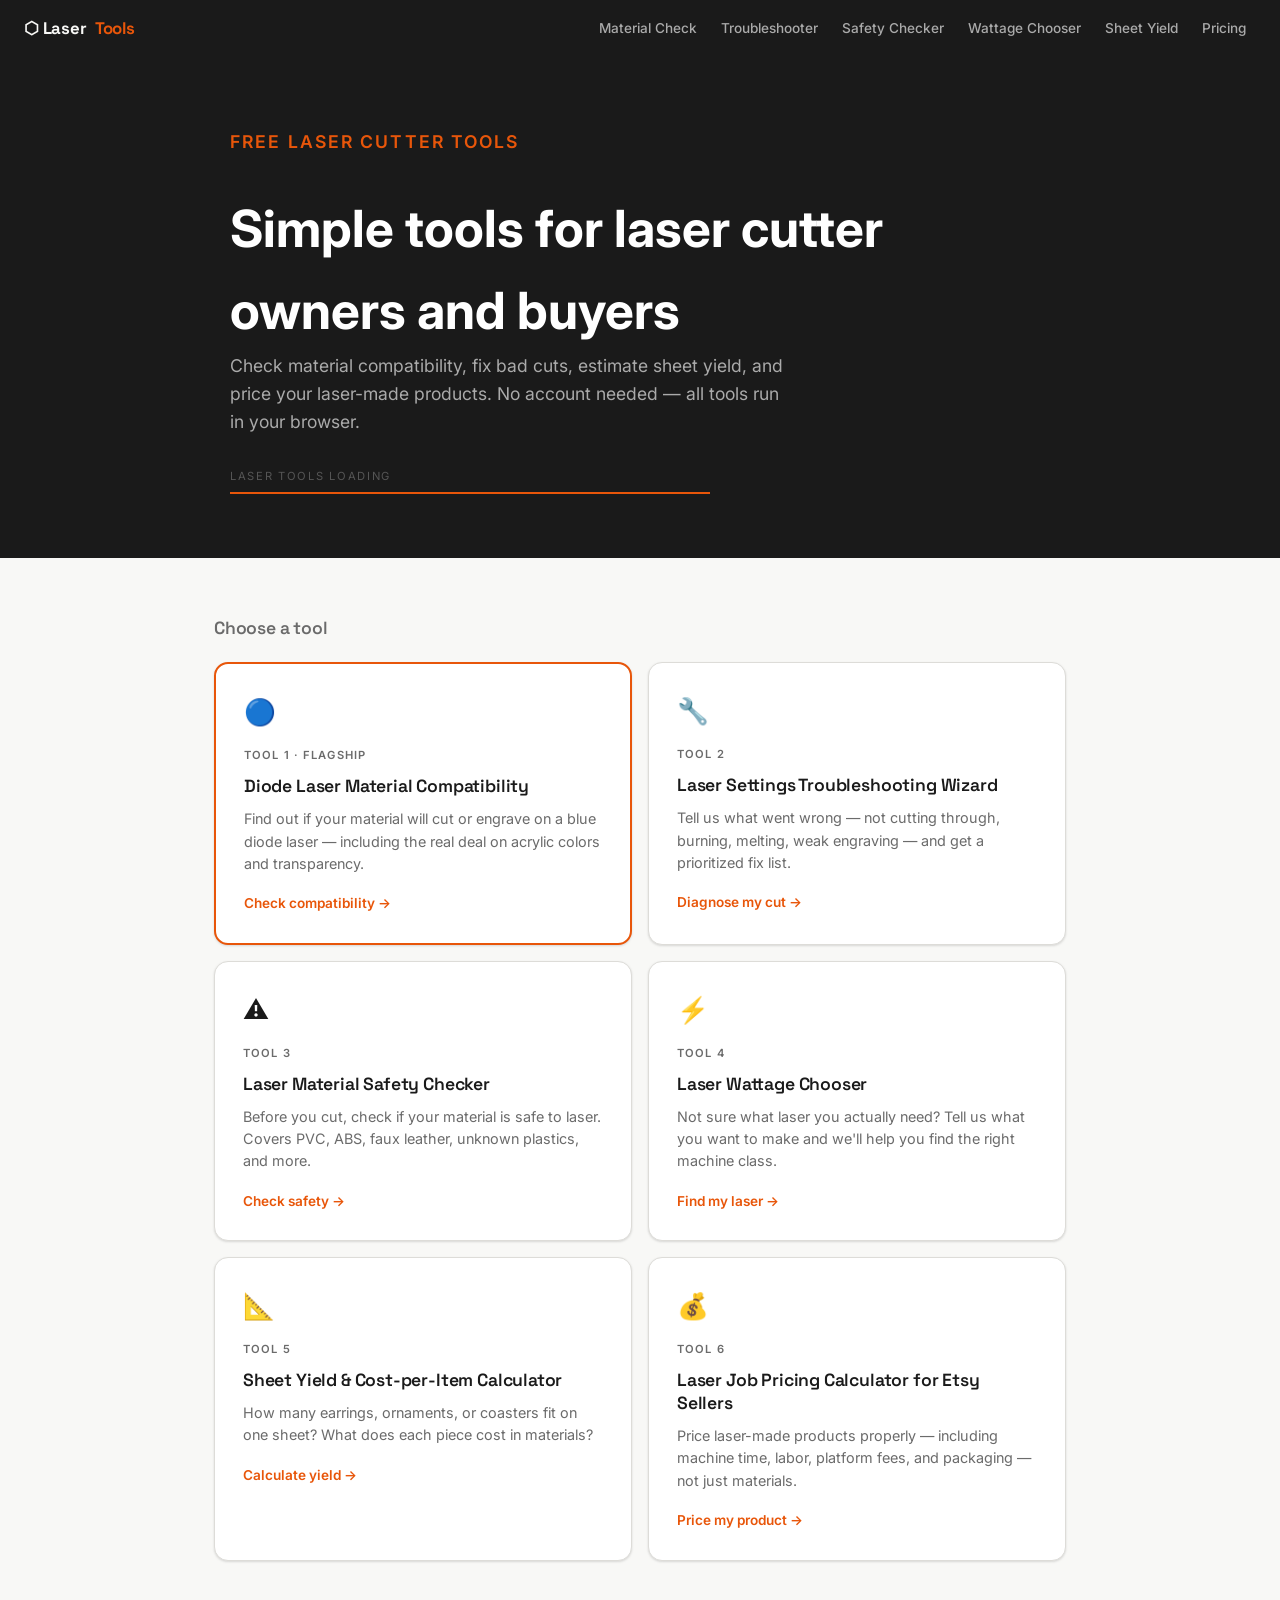
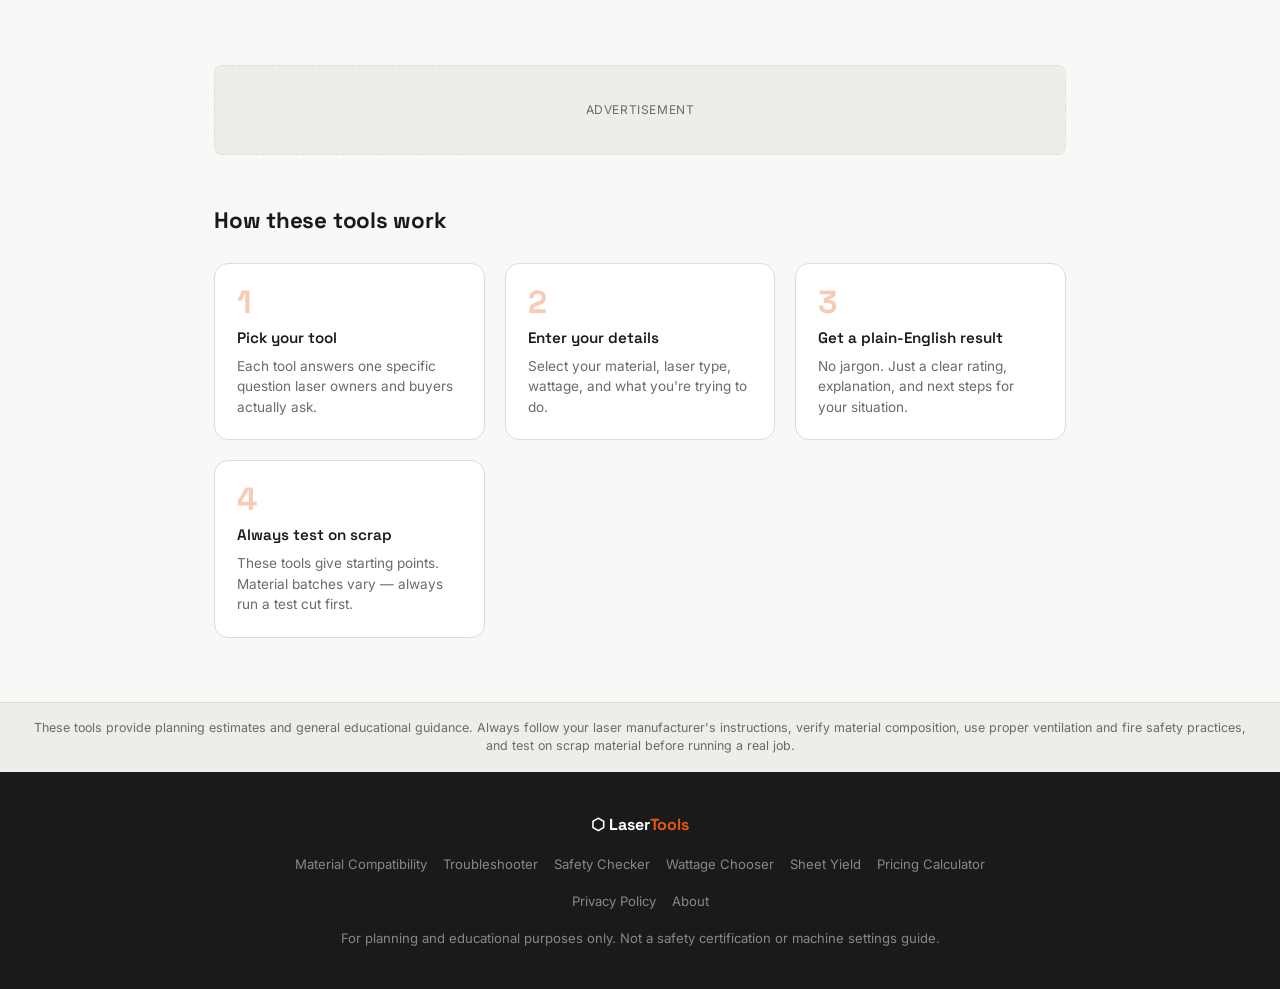
==== index.html @ d1e6e50c "Add files via upload" ====
<!DOCTYPE html>
<html lang="en">
<head>
  <meta charset="UTF-8">
  <meta name="viewport" content="width=device-width, initial-scale=1.0">
  <title>Laser Cutter Tools — Material Checker, Pricing Calculator & More</title>
  <meta name="description" content="Free interactive tools for diode laser owners, laser cutter buyers, and craft sellers. Check material compatibility, troubleshoot settings, estimate sheet yield, and price your laser-made products.">
  <link rel="stylesheet" href="css/style.css">
  <style>
    .homepage-hero {
      background: var(--bg-dark);
      color: var(--text-light);
      padding: 72px 24px 64px;
    }
    .homepage-hero .inner {
      max-width: 820px;
      margin: 0 auto;
    }
    .homepage-hero .hero-eyebrow {
      color: var(--orange);
    }
    .homepage-hero h1 {
      color: white;
      font-size: clamp(2.2rem, 5vw, 3.2rem);
    }
    .homepage-hero p {
      color: #AAAAAA;
      font-size: 1.1rem;
      max-width: 560px;
      margin-bottom: 32px;
    }
    .beam-wrapper {
      margin: 32px 0 0;
      max-width: 480px;
    }
    .beam-label {
      font-size: 0.7rem;
      letter-spacing: 0.15em;
      text-transform: uppercase;
      color: #555;
      margin-bottom: 6px;
    }
    .tools-section {
      padding: 56px 0 0;
    }
    .tools-section-inner {
      max-width: 900px;
      margin: 0 auto;
      padding: 0 24px;
    }
    .tools-section-inner h2 {
      font-family: var(--font-head);
      font-size: 1.1rem;
      font-weight: 600;
      letter-spacing: -0.01em;
      color: var(--text-muted);
      margin-bottom: 20px;
    }
    .how-it-works {
      max-width: 900px;
      margin: 48px auto 0;
      padding: 0 24px 64px;
    }
    .how-it-works h2 {
      font-family: var(--font-head);
      font-size: 1.4rem;
      font-weight: 700;
      margin-bottom: 24px;
      letter-spacing: -0.01em;
    }
    .how-steps {
      display: grid;
      grid-template-columns: repeat(auto-fill, minmax(200px, 1fr));
      gap: 20px;
    }
    .how-step {
      background: white;
      border: 1px solid var(--border);
      border-radius: var(--radius-lg);
      padding: 22px;
    }
    .step-num {
      font-family: var(--font-head);
      font-size: 2rem;
      font-weight: 700;
      color: var(--orange);
      opacity: 0.3;
      line-height: 1;
      margin-bottom: 8px;
    }
    .how-step h3 {
      font-family: var(--font-head);
      font-size: 0.95rem;
      font-weight: 600;
      margin-bottom: 6px;
    }
    .how-step p {
      font-size: 0.85rem;
      color: var(--text-muted);
      line-height: 1.5;
    }
  </style>
</head>
<body>

  <nav class="site-nav">
    <div class="nav-logo">⬡ Laser<span>Tools</span></div>
    <button class="nav-mobile-toggle" onclick="toggleNav()" aria-label="Toggle menu">☰</button>
    <ul class="nav-links" id="navLinks">
      <li><a href="diode-laser-materials.html">Material Check</a></li>
      <li><a href="laser-settings-troubleshooter.html">Troubleshooter</a></li>
      <li><a href="laser-material-safety-checker.html">Safety Checker</a></li>
      <li><a href="laser-wattage-chooser.html">Wattage Chooser</a></li>
      <li><a href="laser-sheet-yield-calculator.html">Sheet Yield</a></li>
      <li><a href="laser-job-pricing-calculator.html">Pricing</a></li>
    </ul>
  </nav>

  <section class="homepage-hero">
    <div class="inner">
      <p class="hero-eyebrow">Free laser cutter tools</p>
      <h1>Simple tools for laser cutter owners and buyers</h1>
      <p>Check material compatibility, fix bad cuts, estimate sheet yield, and price your laser-made products. No account needed — all tools run in your browser.</p>
      <div class="beam-wrapper">
        <div class="beam-label">Laser tools loading</div>
        <div class="laser-beam"></div>
      </div>
    </div>
  </section>

  <section class="tools-section">
    <div class="tools-section-inner">
      <h2>Choose a tool</h2>
    </div>
    <div class="tools-grid">

      <a class="tool-card featured" href="diode-laser-materials.html">
        <div class="tool-card-icon">🔵</div>
        <div class="tool-card-label">Tool 1 · Flagship</div>
        <h2>Diode Laser Material Compatibility</h2>
        <p>Find out if your material will cut or engrave on a blue diode laser — including the real deal on acrylic colors and transparency.</p>
        <div class="card-cta">Check compatibility →</div>
      </a>

      <a class="tool-card" href="laser-settings-troubleshooter.html">
        <div class="tool-card-icon">🔧</div>
        <div class="tool-card-label">Tool 2</div>
        <h2>Laser Settings Troubleshooting Wizard</h2>
        <p>Tell us what went wrong — not cutting through, burning, melting, weak engraving — and get a prioritized fix list.</p>
        <div class="card-cta">Diagnose my cut →</div>
      </a>

      <a class="tool-card" href="laser-material-safety-checker.html">
        <div class="tool-card-icon">⚠️</div>
        <div class="tool-card-label">Tool 3</div>
        <h2>Laser Material Safety Checker</h2>
        <p>Before you cut, check if your material is safe to laser. Covers PVC, ABS, faux leather, unknown plastics, and more.</p>
        <div class="card-cta">Check safety →</div>
      </a>

      <a class="tool-card" href="laser-wattage-chooser.html">
        <div class="tool-card-icon">⚡</div>
        <div class="tool-card-label">Tool 4</div>
        <h2>Laser Wattage Chooser</h2>
        <p>Not sure what laser you actually need? Tell us what you want to make and we'll help you find the right machine class.</p>
        <div class="card-cta">Find my laser →</div>
      </a>

      <a class="tool-card" href="laser-sheet-yield-calculator.html">
        <div class="tool-card-icon">📐</div>
        <div class="tool-card-label">Tool 5</div>
        <h2>Sheet Yield & Cost-per-Item Calculator</h2>
        <p>How many earrings, ornaments, or coasters fit on one sheet? What does each piece cost in materials?</p>
        <div class="card-cta">Calculate yield →</div>
      </a>

      <a class="tool-card" href="laser-job-pricing-calculator.html">
        <div class="tool-card-icon">💰</div>
        <div class="tool-card-label">Tool 6</div>
        <h2>Laser Job Pricing Calculator for Etsy Sellers</h2>
        <p>Price laser-made products properly — including machine time, labor, platform fees, and packaging — not just materials.</p>
        <div class="card-cta">Price my product →</div>
      </a>

    </div>
  </section>

  <!-- Ad slot: below tool grid -->
  <div style="max-width:900px;margin:0 auto;padding:0 24px;">
    <div class="ad-slot">Advertisement</div>
  </div>

  <section class="how-it-works">
    <h2>How these tools work</h2>
    <div class="how-steps">
      <div class="how-step">
        <div class="step-num">1</div>
        <h3>Pick your tool</h3>
        <p>Each tool answers one specific question laser owners and buyers actually ask.</p>
      </div>
      <div class="how-step">
        <div class="step-num">2</div>
        <h3>Enter your details</h3>
        <p>Select your material, laser type, wattage, and what you're trying to do.</p>
      </div>
      <div class="how-step">
        <div class="step-num">3</div>
        <h3>Get a plain-English result</h3>
        <p>No jargon. Just a clear rating, explanation, and next steps for your situation.</p>
      </div>
      <div class="how-step">
        <div class="step-num">4</div>
        <h3>Always test on scrap</h3>
        <p>These tools give starting points. Material batches vary — always run a test cut first.</p>
      </div>
    </div>
  </section>

  <div class="site-disclaimer">
    These tools provide planning estimates and general educational guidance. Always follow your laser manufacturer's instructions, verify material composition, use proper ventilation and fire safety practices, and test on scrap material before running a real job.
  </div>

  <footer class="site-footer">
    <div class="footer-inner">
      <div class="footer-logo">⬡ Laser<span>Tools</span></div>
      <nav class="footer-links">
        <a href="diode-laser-materials.html">Material Compatibility</a>
        <a href="laser-settings-troubleshooter.html">Troubleshooter</a>
        <a href="laser-material-safety-checker.html">Safety Checker</a>
        <a href="laser-wattage-chooser.html">Wattage Chooser</a>
        <a href="laser-sheet-yield-calculator.html">Sheet Yield</a>
        <a href="laser-job-pricing-calculator.html">Pricing Calculator</a>
        <a href="privacy.html">Privacy Policy</a>
        <a href="about.html">About</a>
      </nav>
      <p>For planning and educational purposes only. Not a safety certification or machine settings guide.</p>
    </div>
  </footer>

  <script>
    function toggleNav() {
      document.getElementById('navLinks').classList.toggle('open');
    }
  </script>
</body>
</html>
---- css/style.css ----
/* ============================================
   LASER TOOLS — Shared Stylesheet
   ============================================ */

@import url('https://fonts.googleapis.com/css2?family=Space+Grotesk:wght@400;500;600;700&family=Inter:wght@400;500;600&display=swap');

/* --- Tokens --- */
:root {
  --bg:          #F8F8F6;
  --bg-card:     #EEEDE9;
  --bg-dark:     #1A1A1A;
  --text:        #1A1A1A;
  --text-muted:  #6B6B6B;
  --text-light:  #F8F8F6;
  --orange:      #E8560A;
  --orange-light:#FEF0E8;
  --blue:        #2563A8;
  --blue-light:  #EBF2FB;
  --amber:       #D97706;
  --amber-light: #FFFBEB;
  --green:       #16A34A;
  --green-light: #F0FDF4;
  --red:         #DC2626;
  --red-light:   #FEF2F2;
  --border:      #DDDCD8;
  --radius:      8px;
  --radius-lg:   14px;
  --shadow:      0 1px 3px rgba(0,0,0,0.08), 0 1px 2px rgba(0,0,0,0.06);
  --shadow-md:   0 4px 12px rgba(0,0,0,0.10);
  --font-head:   'Space Grotesk', sans-serif;
  --font-body:   'Inter', sans-serif;
}

/* --- Reset --- */
*, *::before, *::after { box-sizing: border-box; margin: 0; padding: 0; }
html { scroll-behavior: smooth; }
body {
  background: var(--bg);
  color: var(--text);
  font-family: var(--font-body);
  font-size: 16px;
  line-height: 1.6;
  -webkit-font-smoothing: antialiased;
}
img { max-width: 100%; display: block; }
a { color: var(--blue); text-decoration: none; }
a:hover { text-decoration: underline; }

/* --- Nav --- */
.site-nav {
  background: var(--bg-dark);
  padding: 0 24px;
  display: flex;
  align-items: center;
  justify-content: space-between;
  height: 56px;
  position: sticky;
  top: 0;
  z-index: 100;
}
.site-nav .nav-logo {
  font-family: var(--font-head);
  font-weight: 700;
  font-size: 1.05rem;
  color: var(--text-light);
  letter-spacing: -0.01em;
  display: flex;
  align-items: center;
  gap: 8px;
}
.site-nav .nav-logo span {
  color: var(--orange);
}
.nav-links {
  display: flex;
  gap: 4px;
  list-style: none;
}
.nav-links a {
  color: #AAAAAA;
  font-size: 0.85rem;
  font-family: var(--font-body);
  font-weight: 500;
  padding: 6px 10px;
  border-radius: 6px;
  transition: color 0.15s, background 0.15s;
}
.nav-links a:hover {
  color: var(--text-light);
  background: rgba(255,255,255,0.08);
  text-decoration: none;
}
.nav-links a.active {
  color: var(--orange);
}
.nav-mobile-toggle {
  display: none;
  background: none;
  border: none;
  color: #AAAAAA;
  cursor: pointer;
  font-size: 1.4rem;
  padding: 4px;
}

/* --- Laser beam animation (homepage hero only) --- */
.laser-beam {
  height: 2px;
  background: var(--orange);
  width: 0;
  animation: beam 1s cubic-bezier(0.4, 0, 0.2, 1) 0.3s forwards;
}
@keyframes beam {
  to { width: 100%; }
}
@media (prefers-reduced-motion: reduce) {
  .laser-beam { animation: none; width: 100%; }
}

/* --- Hero --- */
.hero {
  padding: 64px 24px 56px;
  max-width: 820px;
  margin: 0 auto;
}
.hero-eyebrow {
  font-family: var(--font-body);
  font-size: 0.75rem;
  font-weight: 600;
  letter-spacing: 0.12em;
  text-transform: uppercase;
  color: var(--orange);
  margin-bottom: 16px;
}
.hero h1 {
  font-family: var(--font-head);
  font-size: clamp(2rem, 5vw, 3rem);
  font-weight: 700;
  line-height: 1.15;
  letter-spacing: -0.02em;
  color: var(--text);
  margin-bottom: 20px;
}
.hero p {
  font-size: 1.1rem;
  color: var(--text-muted);
  max-width: 600px;
  margin-bottom: 8px;
}
.hero .disclaimer-small {
  font-size: 0.8rem;
  color: var(--text-muted);
  margin-top: 16px;
  padding: 10px 14px;
  background: var(--bg-card);
  border-left: 3px solid var(--border);
  border-radius: 0 var(--radius) var(--radius) 0;
}

/* --- Tool Cards Grid --- */
.tools-grid {
  max-width: 900px;
  margin: 0 auto;
  padding: 0 24px 80px;
  display: grid;
  grid-template-columns: repeat(auto-fill, minmax(360px, 1fr));
  gap: 16px;
}
.tool-card {
  background: white;
  border: 1px solid var(--border);
  border-radius: var(--radius-lg);
  padding: 28px;
  display: flex;
  flex-direction: column;
  gap: 10px;
  box-shadow: var(--shadow);
  transition: box-shadow 0.2s, transform 0.2s;
  text-decoration: none;
  color: inherit;
}
.tool-card:hover {
  box-shadow: var(--shadow-md);
  transform: translateY(-2px);
  text-decoration: none;
}
.tool-card-icon {
  font-size: 1.6rem;
  margin-bottom: 4px;
}
.tool-card-label {
  font-size: 0.7rem;
  font-weight: 600;
  letter-spacing: 0.1em;
  text-transform: uppercase;
  color: var(--text-muted);
}
.tool-card h2 {
  font-family: var(--font-head);
  font-size: 1.1rem;
  font-weight: 600;
  letter-spacing: -0.01em;
  color: var(--text);
  line-height: 1.3;
}
.tool-card p {
  font-size: 0.9rem;
  color: var(--text-muted);
  line-height: 1.55;
}
.tool-card .card-cta {
  margin-top: 8px;
  font-size: 0.85rem;
  font-weight: 600;
  color: var(--orange);
  display: flex;
  align-items: center;
  gap: 4px;
}
.tool-card:hover .card-cta { gap: 8px; }
.tool-card.featured {
  border-color: var(--orange);
  border-width: 2px;
}

/* --- Page Layout (tool pages) --- */
.page-wrap {
  max-width: 780px;
  margin: 0 auto;
  padding: 48px 24px 80px;
}
.page-eyebrow {
  font-size: 0.72rem;
  font-weight: 600;
  letter-spacing: 0.1em;
  text-transform: uppercase;
  color: var(--orange);
  margin-bottom: 10px;
}
.page-wrap h1 {
  font-family: var(--font-head);
  font-size: clamp(1.6rem, 4vw, 2.2rem);
  font-weight: 700;
  letter-spacing: -0.02em;
  line-height: 1.2;
  margin-bottom: 14px;
}
.page-intro {
  font-size: 1rem;
  color: var(--text-muted);
  max-width: 640px;
  margin-bottom: 32px;
  line-height: 1.65;
}

/* --- Tool Form Card --- */
.tool-form-card {
  background: white;
  border: 1px solid var(--border);
  border-radius: var(--radius-lg);
  padding: 32px;
  box-shadow: var(--shadow);
  margin-bottom: 24px;
}
.form-grid {
  display: grid;
  grid-template-columns: 1fr 1fr;
  gap: 20px;
  margin-bottom: 24px;
}
.form-group {
  display: flex;
  flex-direction: column;
  gap: 6px;
}
.form-group.full-width {
  grid-column: 1 / -1;
}
.form-group label {
  font-size: 0.82rem;
  font-weight: 600;
  color: var(--text);
  letter-spacing: 0.01em;
}
.form-group select,
.form-group input[type="text"],
.form-group input[type="number"] {
  appearance: none;
  -webkit-appearance: none;
  background: var(--bg);
  border: 1px solid var(--border);
  border-radius: var(--radius);
  padding: 10px 14px;
  font-family: var(--font-body);
  font-size: 0.9rem;
  color: var(--text);
  width: 100%;
  transition: border-color 0.15s, box-shadow 0.15s;
  cursor: pointer;
  background-image: url("data:image/svg+xml,%3Csvg xmlns='http://www.w3.org/2000/svg' width='12' height='8' fill='none'%3E%3Cpath d='M1 1l5 5 5-5' stroke='%236B6B6B' stroke-width='1.5' stroke-linecap='round' stroke-linejoin='round'/%3E%3C/svg%3E");
  background-repeat: no-repeat;
  background-position: right 12px center;
  padding-right: 36px;
}
.form-group input[type="text"],
.form-group input[type="number"] {
  background-image: none;
  padding-right: 14px;
  cursor: text;
}
.form-group select:focus,
.form-group input:focus {
  outline: none;
  border-color: var(--blue);
  box-shadow: 0 0 0 3px rgba(37, 99, 168, 0.12);
}
.form-hint {
  font-size: 0.75rem;
  color: var(--text-muted);
}

/* --- Submit Button --- */
.btn-check {
  background: var(--orange);
  color: white;
  border: none;
  border-radius: var(--radius);
  padding: 13px 28px;
  font-family: var(--font-head);
  font-size: 0.95rem;
  font-weight: 600;
  cursor: pointer;
  transition: background 0.15s, transform 0.1s;
  letter-spacing: -0.01em;
}
.btn-check:hover { background: #CF4A06; }
.btn-check:active { transform: scale(0.98); }

/* --- Result Panel --- */
.result-panel {
  display: none;
  background: white;
  border: 1px solid var(--border);
  border-radius: var(--radius-lg);
  overflow: hidden;
  box-shadow: var(--shadow);
  margin-bottom: 24px;
}
.result-panel.visible { display: block; }
.result-header {
  padding: 24px 28px;
  border-bottom: 1px solid var(--border);
  display: flex;
  align-items: flex-start;
  gap: 16px;
}
.result-badge {
  display: inline-flex;
  align-items: center;
  gap: 6px;
  padding: 6px 14px;
  border-radius: 999px;
  font-size: 0.82rem;
  font-weight: 700;
  letter-spacing: 0.02em;
  white-space: nowrap;
  flex-shrink: 0;
}
.badge-good    { background: var(--green-light);  color: var(--green); }
.badge-possible{ background: var(--blue-light);   color: var(--blue);  }
.badge-difficult{ background: var(--amber-light); color: var(--amber); }
.badge-caution { background: var(--amber-light);  color: var(--amber); }
.badge-not-recommended { background: #FEF0E8; color: var(--orange); }
.badge-unsafe  { background: var(--red-light);    color: var(--red);   }

.result-header-text h3 {
  font-family: var(--font-head);
  font-size: 1.05rem;
  font-weight: 600;
  margin-bottom: 4px;
}
.result-header-text p {
  font-size: 0.9rem;
  color: var(--text-muted);
}

.result-body {
  padding: 24px 28px;
  display: flex;
  flex-direction: column;
  gap: 20px;
}
.result-section h4 {
  font-family: var(--font-head);
  font-size: 0.82rem;
  font-weight: 600;
  letter-spacing: 0.08em;
  text-transform: uppercase;
  color: var(--text-muted);
  margin-bottom: 6px;
}
.result-section p {
  font-size: 0.92rem;
  line-height: 1.6;
}

/* --- Callout boxes --- */
.callout {
  padding: 14px 18px;
  border-radius: var(--radius);
  font-size: 0.88rem;
  line-height: 1.55;
  display: flex;
  gap: 10px;
  align-items: flex-start;
}
.callout-icon { flex-shrink: 0; font-size: 1rem; }
.callout.warning {
  background: var(--amber-light);
  border: 1px solid #FDE68A;
  color: #92400E;
}
.callout.danger {
  background: var(--red-light);
  border: 1px solid #FECACA;
  color: #991B1B;
}
.callout.info {
  background: var(--blue-light);
  border: 1px solid #BFDBFE;
  color: #1E40AF;
}
.callout.tip {
  background: var(--green-light);
  border: 1px solid #BBF7D0;
  color: #166534;
}

/* --- Related links --- */
.related-links {
  display: flex;
  flex-wrap: wrap;
  gap: 8px;
  margin-top: 4px;
}
.related-link {
  display: inline-flex;
  align-items: center;
  gap: 5px;
  padding: 7px 14px;
  background: var(--bg-card);
  border: 1px solid var(--border);
  border-radius: 999px;
  font-size: 0.82rem;
  font-weight: 500;
  color: var(--text);
  transition: background 0.15s, border-color 0.15s;
}
.related-link:hover {
  background: var(--orange-light);
  border-color: var(--orange);
  color: var(--orange);
  text-decoration: none;
}

/* --- FAQ --- */
.faq-section {
  margin-top: 48px;
}
.faq-section h2 {
  font-family: var(--font-head);
  font-size: 1.3rem;
  font-weight: 700;
  letter-spacing: -0.01em;
  margin-bottom: 20px;
}
.faq-item {
  border-bottom: 1px solid var(--border);
  padding: 18px 0;
}
.faq-item:last-child { border-bottom: none; }
.faq-q {
  font-family: var(--font-head);
  font-size: 0.95rem;
  font-weight: 600;
  cursor: pointer;
  display: flex;
  justify-content: space-between;
  align-items: center;
  gap: 12px;
  user-select: none;
}
.faq-q::after {
  content: '+';
  color: var(--text-muted);
  font-size: 1.2rem;
  font-weight: 400;
  flex-shrink: 0;
  transition: transform 0.2s;
}
.faq-item.open .faq-q::after { transform: rotate(45deg); }
.faq-a {
  display: none;
  font-size: 0.9rem;
  color: var(--text-muted);
  line-height: 1.65;
  padding-top: 10px;
}
.faq-item.open .faq-a { display: block; }

/* --- Site-wide disclaimer bar --- */
.site-disclaimer {
  background: var(--bg-card);
  border-top: 1px solid var(--border);
  padding: 16px 24px;
  font-size: 0.78rem;
  color: var(--text-muted);
  text-align: center;
  line-height: 1.5;
}

/* --- Footer --- */
.site-footer {
  background: var(--bg-dark);
  color: #888;
  padding: 40px 24px;
  font-size: 0.82rem;
  text-align: center;
}
.site-footer .footer-inner {
  max-width: 780px;
  margin: 0 auto;
  display: flex;
  flex-direction: column;
  gap: 16px;
  align-items: center;
}
.site-footer .footer-logo {
  font-family: var(--font-head);
  font-weight: 700;
  font-size: 1rem;
  color: white;
}
.site-footer .footer-logo span { color: var(--orange); }
.footer-links {
  display: flex;
  flex-wrap: wrap;
  gap: 16px;
  justify-content: center;
}
.footer-links a { color: #888; transition: color 0.15s; }
.footer-links a:hover { color: white; text-decoration: none; }

/* --- Ad slot placeholders --- */
.ad-slot {
  background: var(--bg-card);
  border: 1px dashed var(--border);
  border-radius: var(--radius);
  padding: 20px;
  text-align: center;
  color: var(--text-muted);
  font-size: 0.75rem;
  letter-spacing: 0.05em;
  text-transform: uppercase;
  margin: 24px 0;
  min-height: 90px;
  display: flex;
  align-items: center;
  justify-content: center;
}

/* --- Responsive --- */
@media (max-width: 640px) {
  .form-grid { grid-template-columns: 1fr; }
  .tools-grid { grid-template-columns: 1fr; }
  .nav-links { display: none; }
  .nav-mobile-toggle { display: block; }
  .nav-links.open {
    display: flex;
    flex-direction: column;
    position: absolute;
    top: 56px;
    left: 0;
    right: 0;
    background: var(--bg-dark);
    padding: 12px 16px 20px;
    border-bottom: 1px solid #333;
  }
  .site-nav { position: relative; }
  .result-header { flex-direction: column; }
  .tool-form-card { padding: 20px; }
}
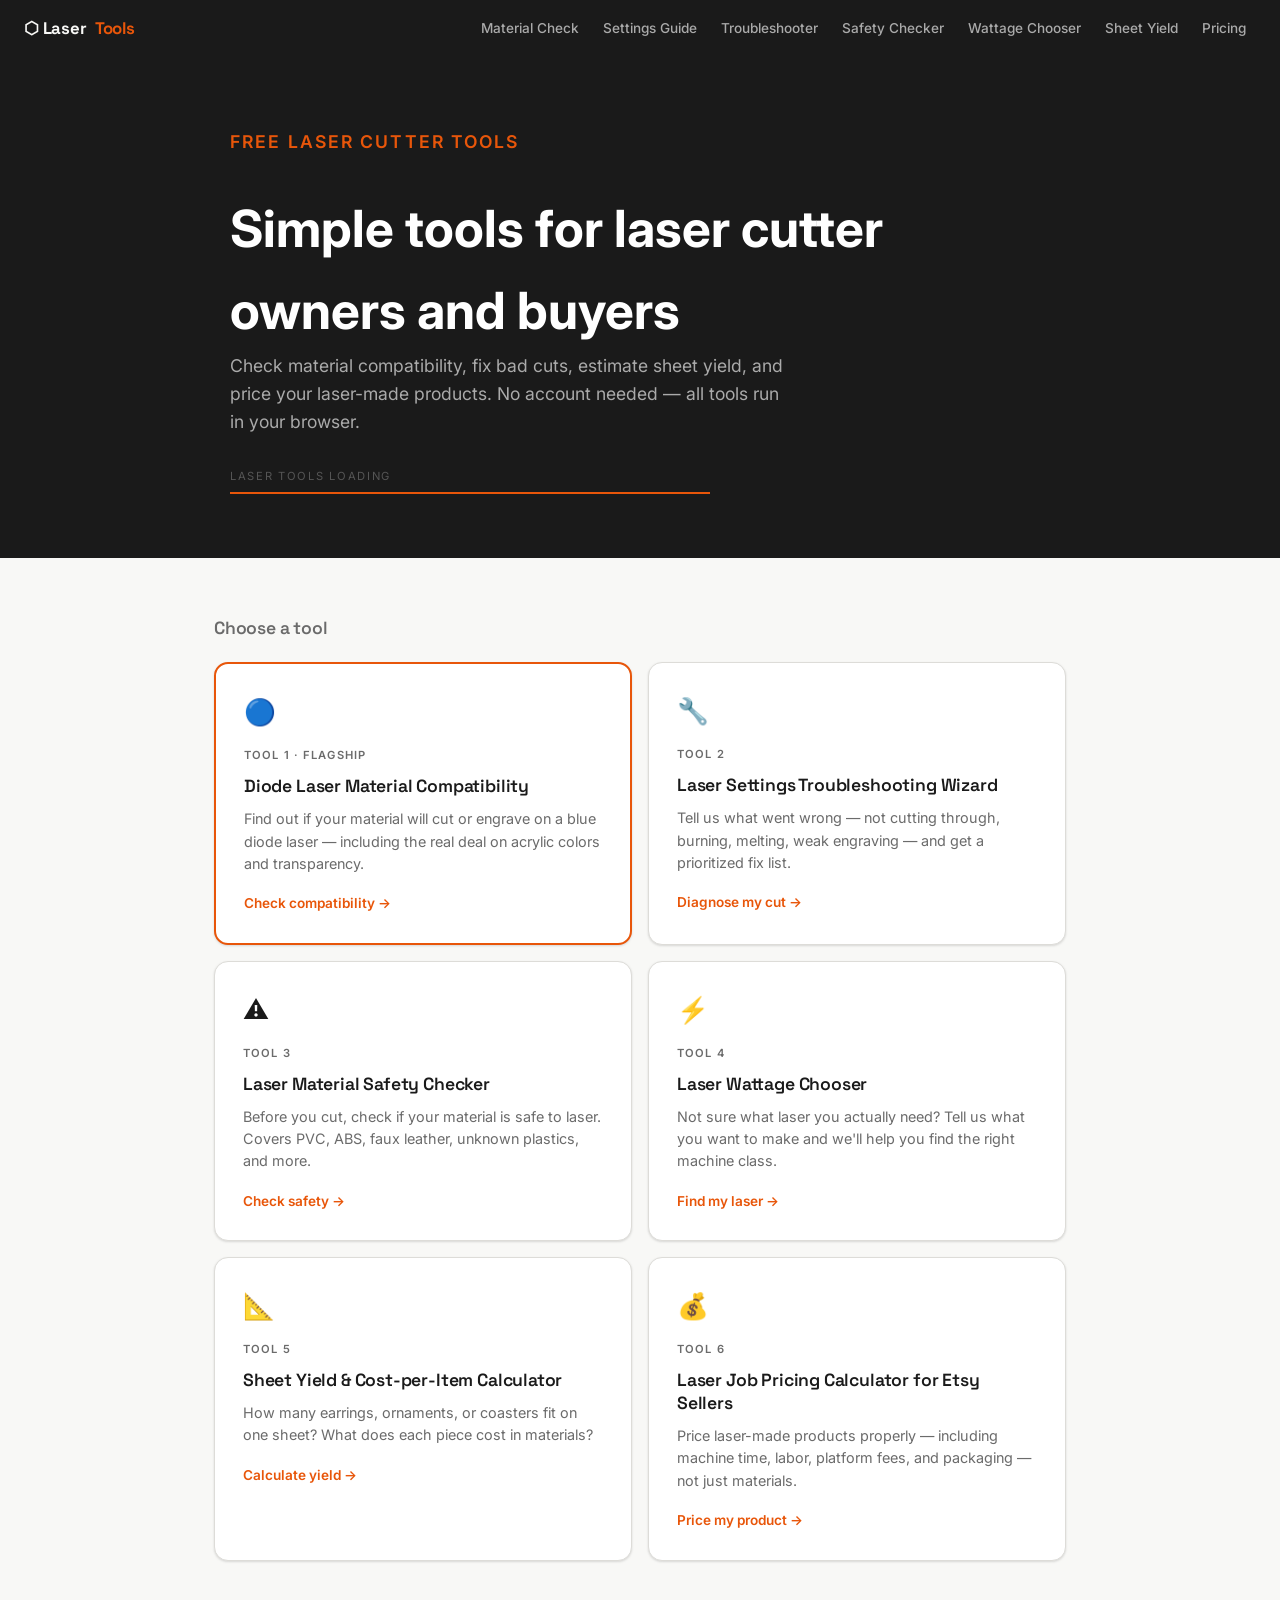
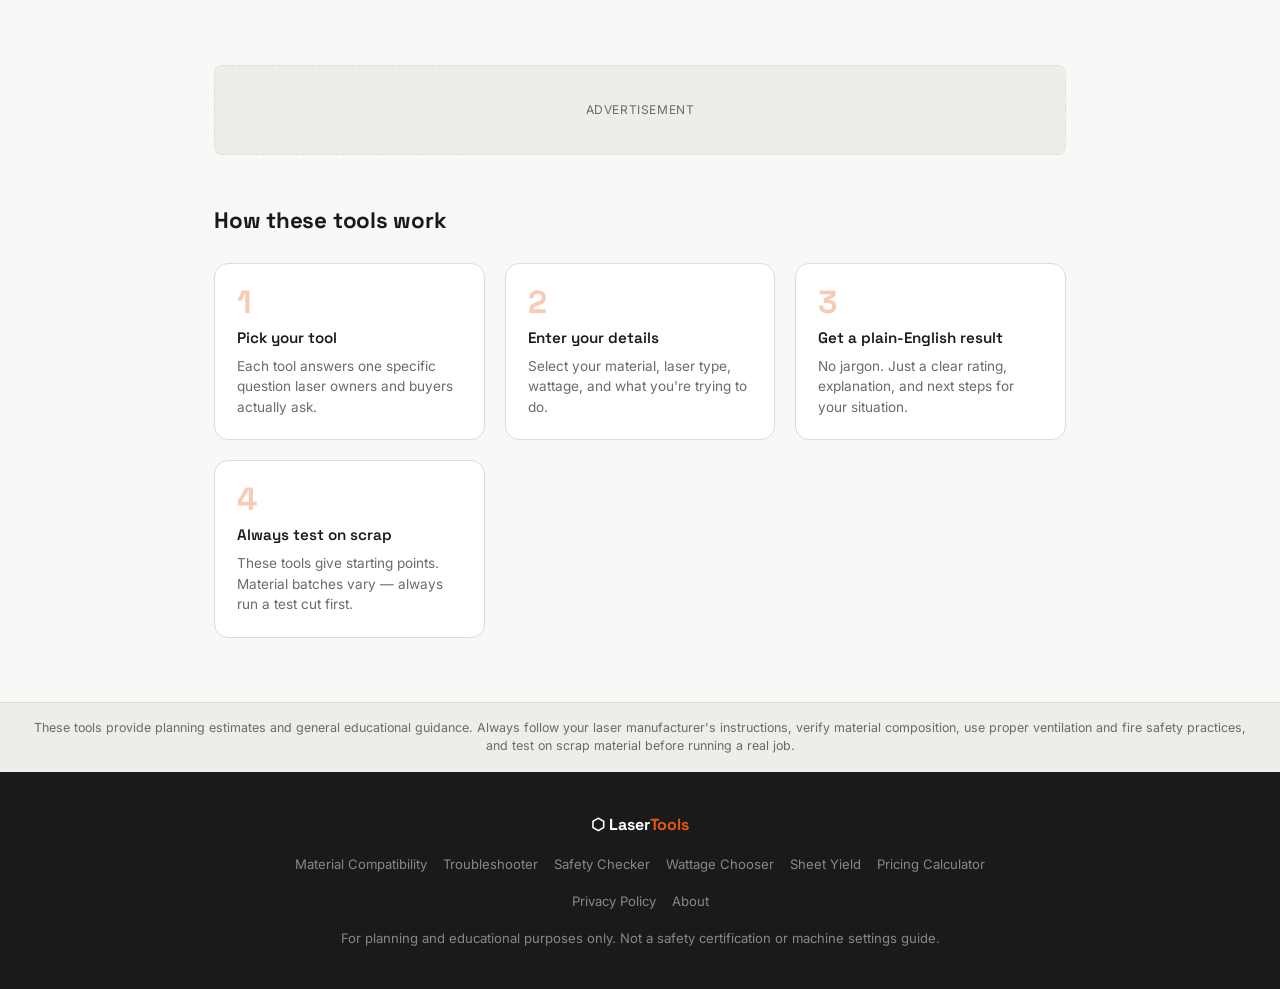
==== commit 230d6f1c: "Add files via upload" ====
--- a/index.html
+++ b/index.html
@@ -108,6 +108,7 @@
     <button class="nav-mobile-toggle" onclick="toggleNav()" aria-label="Toggle menu">☰</button>
     <ul class="nav-links" id="navLinks">
       <li><a href="diode-laser-materials.html">Material Check</a></li>
+      <li><a href="laser-settings-guide.html">Settings Guide</a></li>
       <li><a href="laser-settings-troubleshooter.html">Troubleshooter</a></li>
       <li><a href="laser-material-safety-checker.html">Safety Checker</a></li>
       <li><a href="laser-wattage-chooser.html">Wattage Chooser</a></li>
